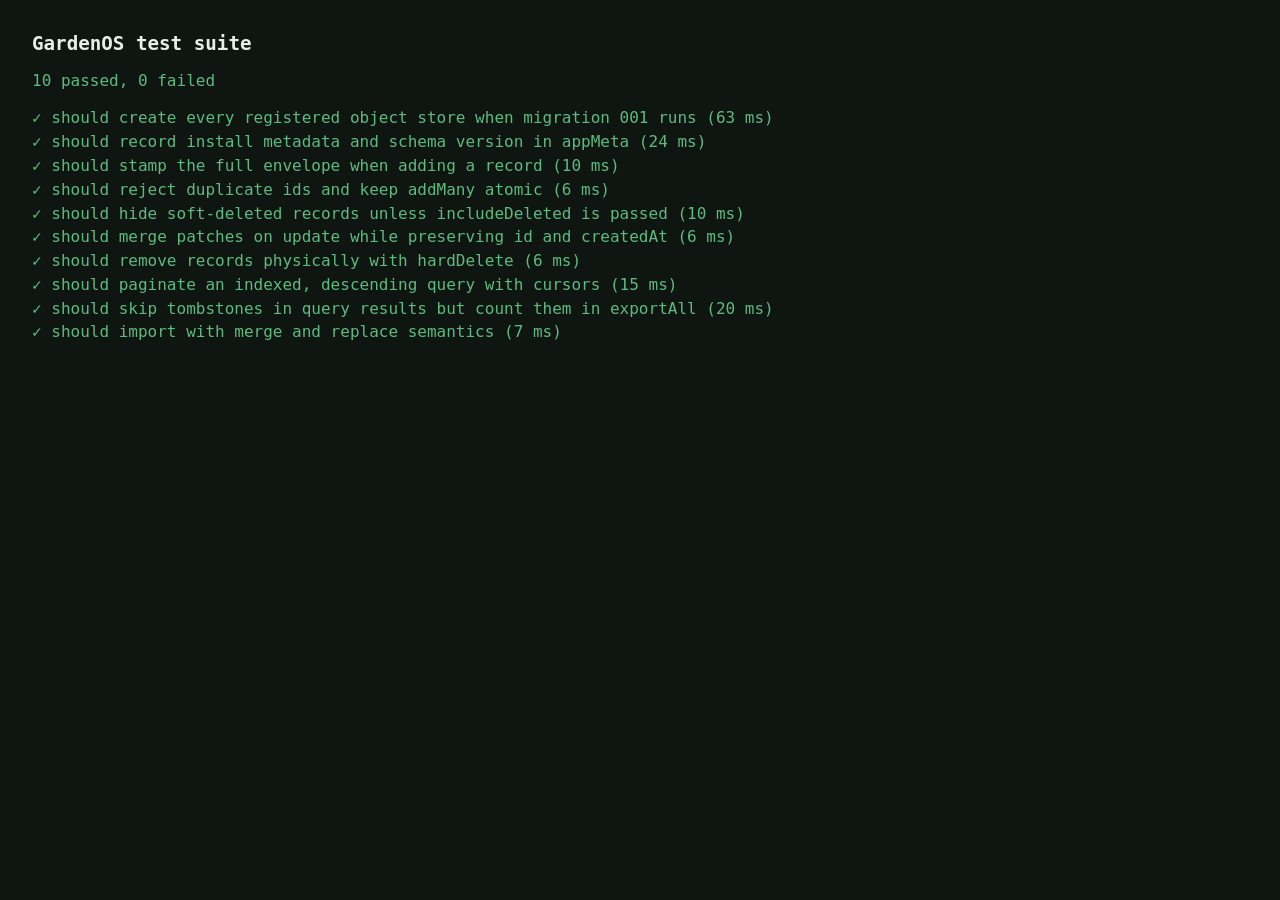
==== tests/index.html @ 48ad1820 "feat: v1.0 Foundation increment 2 — IndexedDB core, repositories, diagnostics Connection manager wit" ====
<!DOCTYPE html>
<html lang="en">
<head>
  <meta charset="UTF-8" />
  <meta name="viewport" content="width=device-width, initial-scale=1" />
  <title>GardenOS tests</title>
  <style>
    /* Test harness chrome only — the app's design system is not under test here. */
    body { font-family: ui-monospace, Menlo, Consolas, monospace; margin: 2rem; background: #0F1511; color: #E8EFE9; }
    h1 { font-size: 1.2rem; }
    #summary.pass { color: #5DBB7F; }
    #summary.fail, li.fail { color: #E06052; }
    li.pass { color: #5DBB7F; }
    ul { list-style: none; padding: 0; }
    li { padding: 0.15rem 0; }
    pre { color: #9DB0A2; margin: 0.25rem 0 0.5rem 1.25rem; white-space: pre-wrap; }
  </style>
</head>
<body>
  <h1>GardenOS test suite</h1>
  <p id="summary">Running…</p>
  <ul id="results"></ul>
  <script type="module" src="runner.js"></script>
</body>
</html>
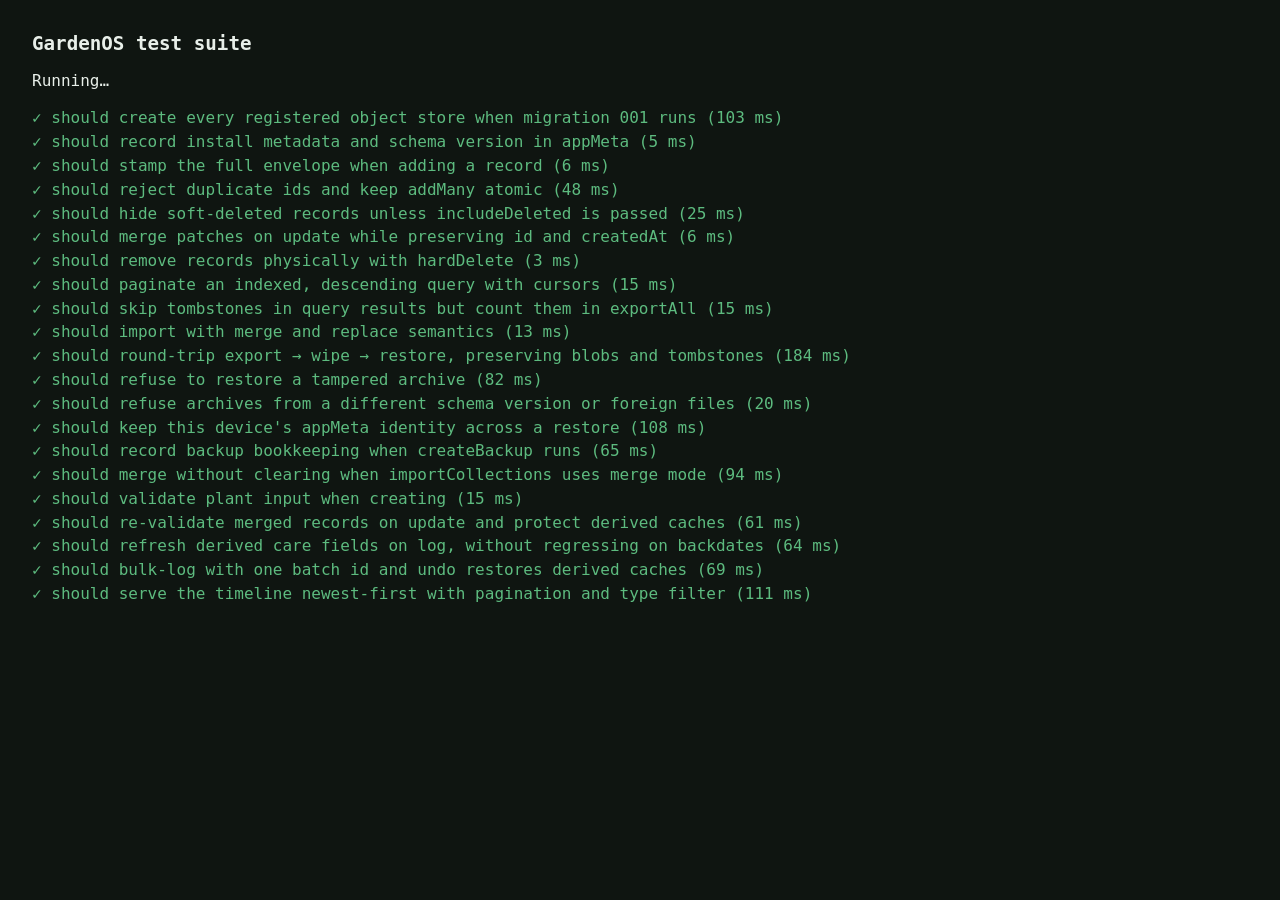
==== commit e6d650ba: "feat: v1.1 Plant Manager increment 2 — bulk logging, backdating, lineage, notes Bulk care logging: S" ====
--- a/tests/index.html
+++ b/tests/index.html
@@ -20,6 +20,23 @@
   <h1>GardenOS test suite</h1>
   <p id="summary">Running…</p>
   <ul id="results"></ul>
+  <!-- Surfaces module-graph failures (404s, parse errors) in the title and
+       summary, where headless verification can read them. -->
+  <script>
+    const report = (text) => {
+      document.title = text.slice(0, 100);
+      const summary = document.getElementById('summary');
+      if (summary) {
+        summary.textContent = document.title;
+      }
+    };
+    window.addEventListener('error', (e) => {
+      report(`✗ ${e.message} @ ${(e.filename || '').split('/').pop()}:${e.lineno}`);
+    });
+    window.addEventListener('unhandledrejection', (e) => {
+      report(`✗ rejection: ${(e.reason && e.reason.message) || e.reason}`);
+    });
+  </script>
   <script type="module" src="runner.js"></script>
 </body>
 </html>
